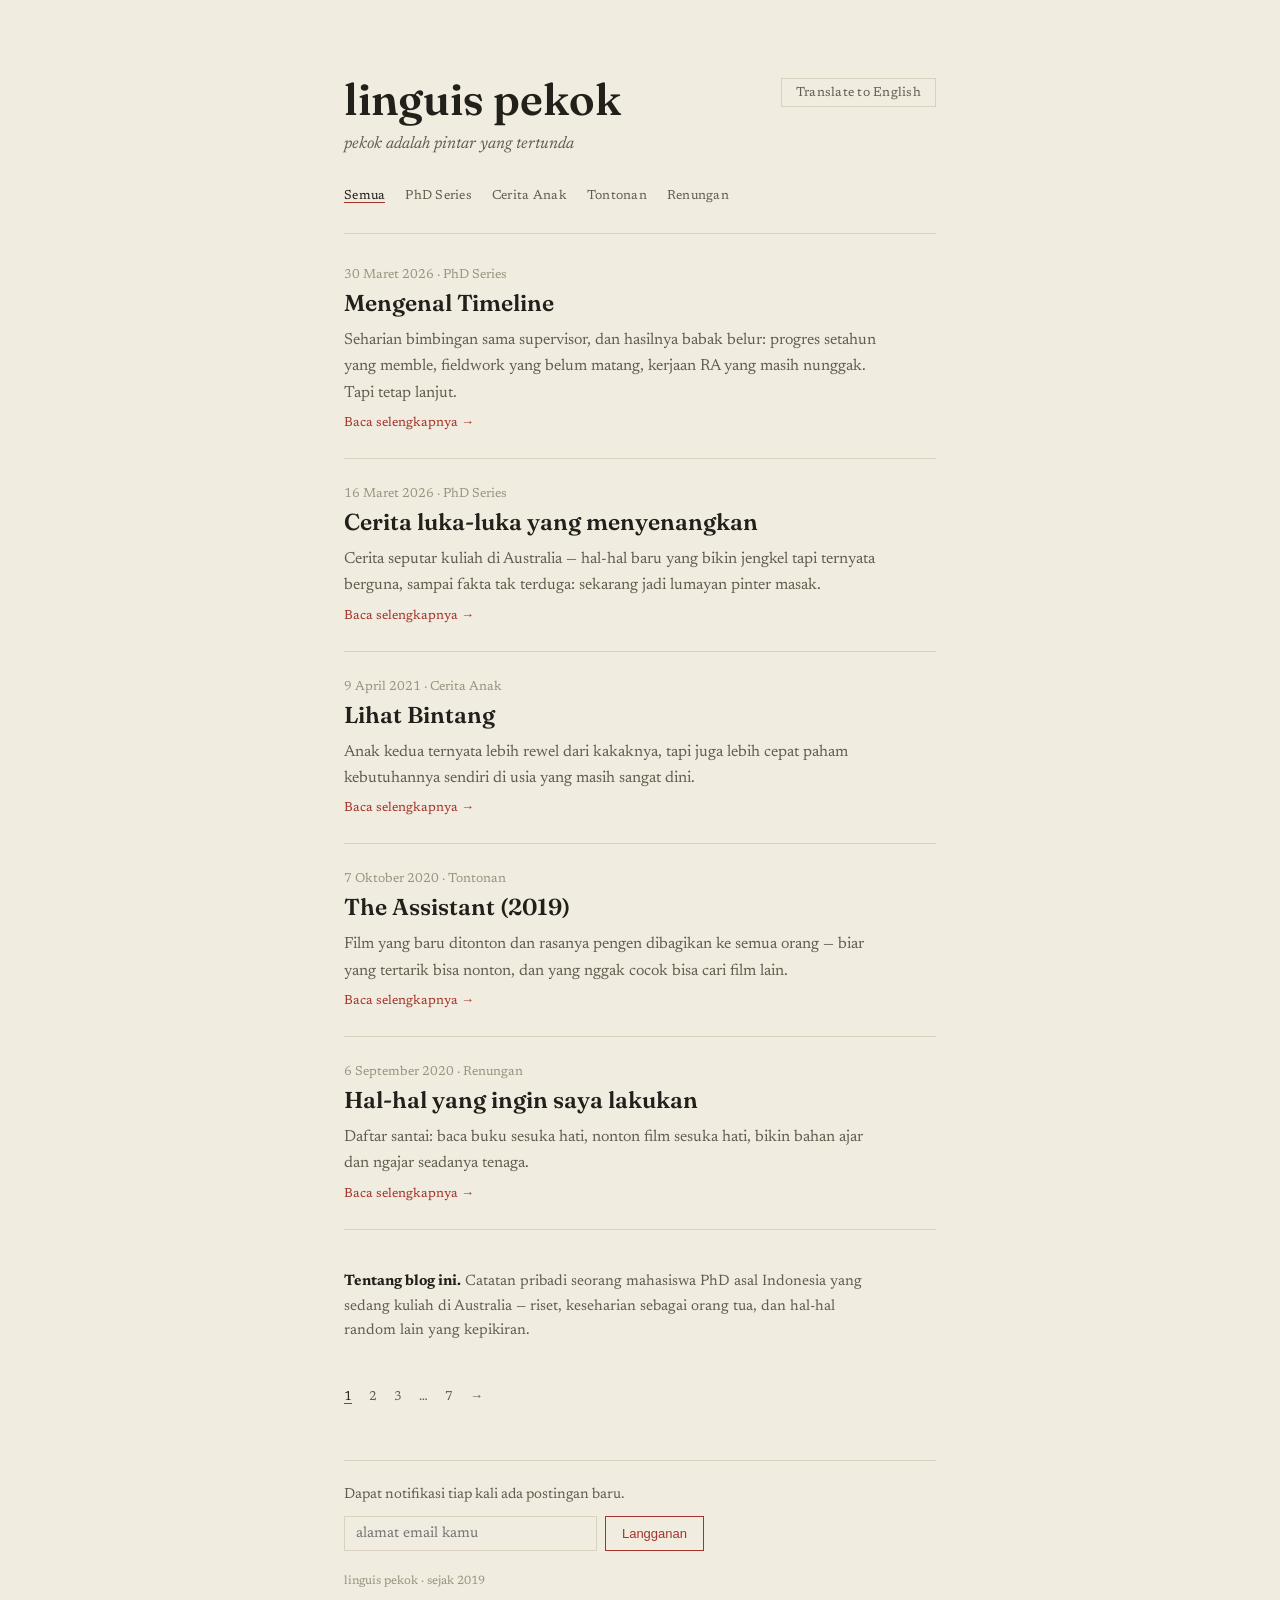
==== index.html @ 87631564 "Rename index_1.html to index.html" ====
<!DOCTYPE html>
<html lang="id">
<head>
<meta charset="UTF-8">
<meta name="viewport" content="width=device-width, initial-scale=1.0">
<title>linguis pekok — pekok adalah pintar yang tertunda</title>
<link rel="icon" type="image/svg+xml" href="data:image/svg+xml,%3Csvg xmlns='http://www.w3.org/2000/svg' viewBox='0 0 64 64'%3E%3Crect width='64' height='64' fill='%23F1ECE0'/%3E%3Ctext x='32' y='42' font-family='Georgia, serif' font-size='34' font-weight='600' text-anchor='middle' fill='%2322201B'%3Elp%3C/text%3E%3Cpath d='M14 49 Q32 58 50 49' stroke='%23A4342A' stroke-width='3' fill='none' stroke-linecap='round'/%3E%3C/svg%3E">
<link rel="preconnect" href="https://fonts.googleapis.com">
<link rel="preconnect" href="https://fonts.gstatic.com" crossorigin>
<link href="https://fonts.googleapis.com/css2?family=Fraunces:ital,wght@0,500;0,600;1,500&family=Newsreader:ital,wght@0,400;0,500;1,400&display=swap" rel="stylesheet">
<link rel="stylesheet" href="style.css">
</head>
<body>
<div class="wrap">

  <header>
    <div>
      <h1 class="title">linguis pekok</h1>
      <p class="tagline" data-id="pekok adalah pintar yang tertunda" data-en="a fool is just genius, delayed">pekok adalah pintar yang tertunda</p>
    </div>
    <button id="lang-toggle" type="button" onclick="toggleLang()">EN ⇄ ID</button>
  </header>

  <nav>
    <a class="active" href="#" data-id="Semua" data-en="All">Semua</a>
    <a href="#" data-id="PhD Series" data-en="PhD Series">PhD Series</a>
    <a href="#" data-id="Cerita Anak" data-en="Parenting">Cerita Anak</a>
    <a href="#" data-id="Tontonan" data-en="Watching">Tontonan</a>
    <a href="#" data-id="Renungan" data-en="Reflections">Renungan</a>
  </nav>
  <hr>

  <div class="post">
    <span class="date" data-id="30 Maret 2026 · PhD Series" data-en="30 March 2026 · PhD Series">30 Maret 2026 · PhD Series</span>
    <h2 class="post-title"><a href="https://linguispekok.com/2026/03/30/phd-series-mengenal-timeline/" data-id="Mengenal Timeline" data-en="Getting to know the timeline">Mengenal Timeline</a></h2>
    <p class="excerpt" data-id="Seharian bimbingan sama supervisor, dan hasilnya babak belur: progres setahun yang memble, fieldwork yang belum matang, kerjaan RA yang masih nunggak. Tapi tetap lanjut." data-en="A full day of supervision meetings left me pretty beaten up: a weak year of progress, unready fieldwork, and unfinished RA work piling up. Still pushing on though.">Seharian bimbingan sama supervisor, dan hasilnya babak belur: progres setahun yang memble, fieldwork yang belum matang, kerjaan RA yang masih nunggak. Tapi tetap lanjut.</p>
    <a class="continue" href="https://linguispekok.com/2026/03/30/phd-series-mengenal-timeline/" data-id="Baca selengkapnya →" data-en="Read more →">Baca selengkapnya →</a>
  </div>

  <div class="post">
    <span class="date" data-id="16 Maret 2026 · PhD Series" data-en="16 March 2026 · PhD Series">16 Maret 2026 · PhD Series</span>
    <h2 class="post-title"><a href="https://linguispekok.com/2026/03/16/ph-d-series-cerita-luka-luka-yang-menyenangkan/" data-id="Cerita luka-luka yang menyenangkan" data-en="Stories of nice little wounds">Cerita luka-luka yang menyenangkan</a></h2>
    <p class="excerpt" data-id="Cerita seputar kuliah di Australia — hal-hal baru yang bikin jengkel tapi ternyata berguna, sampai fakta tak terduga: sekarang jadi lumayan pinter masak." data-en="Stories from studying in Australia — new things that were annoying at first but turned out useful, plus an unexpected upside: I've actually become a decent cook.">Cerita seputar kuliah di Australia — hal-hal baru yang bikin jengkel tapi ternyata berguna, sampai fakta tak terduga: sekarang jadi lumayan pinter masak.</p>
    <a class="continue" href="https://linguispekok.com/2026/03/16/ph-d-series-cerita-luka-luka-yang-menyenangkan/" data-id="Baca selengkapnya →" data-en="Read more →">Baca selengkapnya →</a>
  </div>

  <div class="post">
    <span class="date" data-id="9 April 2021 · Cerita Anak" data-en="9 April 2021 · Parenting">9 April 2021 · Cerita Anak</span>
    <h2 class="post-title"><a href="https://linguispekok.com/2021/04/09/lihat-bintang/" data-id="Lihat Bintang" data-en="Looking at the stars">Lihat Bintang</a></h2>
    <p class="excerpt" data-id="Anak kedua ternyata lebih rewel dari kakaknya, tapi juga lebih cepat paham kebutuhannya sendiri di usia yang masih sangat dini." data-en="My second child turned out fussier than the first, but also picked up on his own needs much earlier in life.">Anak kedua ternyata lebih rewel dari kakaknya, tapi juga lebih cepat paham kebutuhannya sendiri di usia yang masih sangat dini.</p>
    <a class="continue" href="https://linguispekok.com/2021/04/09/lihat-bintang/" data-id="Baca selengkapnya →" data-en="Read more →">Baca selengkapnya →</a>
  </div>

  <div class="post">
    <span class="date" data-id="7 Oktober 2020 · Tontonan" data-en="7 October 2020 · Watching">7 Oktober 2020 · Tontonan</span>
    <h2 class="post-title"><a href="https://linguispekok.com/2020/10/07/the-assistant-2019/" data-id="The Assistant (2019)" data-en="The Assistant (2019)">The Assistant (2019)</a></h2>
    <p class="excerpt" data-id="Film yang baru ditonton dan rasanya pengen dibagikan ke semua orang — biar yang tertarik bisa nonton, dan yang nggak cocok bisa cari film lain." data-en="A film I just watched and really wanted to share — so anyone interested can check it out, and anyone who won't like it can skip straight to something else.">Film yang baru ditonton dan rasanya pengen dibagikan ke semua orang — biar yang tertarik bisa nonton, dan yang nggak cocok bisa cari film lain.</p>
    <a class="continue" href="https://linguispekok.com/2020/10/07/the-assistant-2019/" data-id="Baca selengkapnya →" data-en="Read more →">Baca selengkapnya →</a>
  </div>

  <div class="post">
    <span class="date" data-id="6 September 2020 · Renungan" data-en="6 September 2020 · Reflections">6 September 2020 · Renungan</span>
    <h2 class="post-title"><a href="https://linguispekok.com/2020/09/06/hal2-yg-ingin-saya-lakukan/" data-id="Hal-hal yang ingin saya lakukan" data-en="Things I want to do">Hal-hal yang ingin saya lakukan</a></h2>
    <p class="excerpt" data-id="Daftar santai: baca buku sesuka hati, nonton film sesuka hati, bikin bahan ajar dan ngajar seadanya tenaga." data-en="A relaxed list: read whatever books I feel like, watch whatever films I feel like, prep teaching materials and teach with whatever energy I've got left.">Daftar santai: baca buku sesuka hati, nonton film sesuka hati, bikin bahan ajar dan ngajar seadanya tenaga.</p>
    <a class="continue" href="https://linguispekok.com/2020/09/06/hal2-yg-ingin-saya-lakukan/" data-id="Baca selengkapnya →" data-en="Read more →">Baca selengkapnya →</a>
  </div>

  <div class="about">
    <p><strong data-id="Tentang blog ini." data-en="About this blog.">Tentang blog ini.</strong> <span data-id="Catatan pribadi seorang mahasiswa PhD asal Indonesia yang sedang kuliah di Australia — riset, keseharian sebagai orang tua, dan hal-hal random lain yang kepikiran." data-en="Personal notes from an Indonesian PhD student studying in Australia — research life, day-to-day parenting, and whatever else comes to mind.">Catatan pribadi seorang mahasiswa PhD asal Indonesia yang sedang kuliah di Australia — riset, keseharian sebagai orang tua, dan hal-hal random lain yang kepikiran.</span></p>
  </div>

  <div class="pagination">
    <a class="current" href="#">1</a>
    <a href="#">2</a>
    <a href="#">3</a>
    <a href="#">…</a>
    <a href="#">7</a>
    <a href="#">→</a>
  </div>

  <footer>
    <p data-id="Dapat notifikasi tiap kali ada postingan baru." data-en="Get notified whenever there's a new post.">Dapat notifikasi tiap kali ada postingan baru.</p>
    <div class="subscribe-row">
      <input type="email" data-id-placeholder="alamat email kamu" data-en-placeholder="your email address" placeholder="alamat email kamu">
      <button type="button" data-id="Langganan" data-en="Subscribe">Langganan</button>
    </div>
    <p class="foot-note" data-id="linguis pekok · sejak 2019" data-en="linguis pekok · since 2019">linguis pekok · sejak 2019</p>
  </footer>

</div>

<script src="script.js"></script>

</body>
</html>
---- style.css ----
:root{
    --paper:#F1ECE0;
    --line:#DAD2BE;
    --ink:#22201B;
    --ink-soft:#635D4E;
    --ink-faint:#9A937E;
    --red:#A4342A;
  }
  *{box-sizing:border-box;}
  body{
    margin:0;
    background:var(--paper);
    color:var(--ink);
    font-family:'Newsreader', serif;
  }
  .wrap{max-width:640px;margin:0 auto;padding:0 24px 90px;}

  header{padding:72px 0 0; display:flex; justify-content:space-between; align-items:flex-start; gap:16px; flex-wrap:wrap;}
  h1.title{
    font-family:'Fraunces', serif;
    font-weight:600;
    font-size:44px;
    margin:0 0 10px;
  }
  .tagline{
    font-style:italic;
    font-size:17px;
    color:var(--ink-soft);
    margin:0;
  }

  #lang-toggle{
    font-family:'Newsreader', serif;
    font-size:13px;
    letter-spacing:.02em;
    color:var(--ink-soft);
    background:transparent;
    border:1px solid var(--line);
    padding:7px 14px;
    cursor:pointer;
    margin-top:6px;
  }
  #lang-toggle:hover{border-color:var(--red); color:var(--red);}

  nav{margin:36px 0 30px; display:flex; gap:20px; flex-wrap:wrap;}
  nav a{
    font-size:13px;
    letter-spacing:.02em;
    color:var(--ink-soft);
    text-decoration:none;
  }
  nav a.active{color:var(--ink); border-bottom:1px solid var(--red);}

  hr{border:none; border-top:1px solid var(--line); margin:0 0 6px;}

  .post{padding:28px 0; border-bottom:1px solid var(--line);}
  .post:last-of-type{border-bottom:none;}
  .date{
    font-size:13px;
    color:var(--ink-faint);
    display:block;
    margin-bottom:8px;
  }
  h2.post-title{
    font-family:'Fraunces', serif;
    font-weight:600;
    font-size:23px;
    line-height:1.3;
    margin:0 0 8px;
  }
  h2.post-title a{color:var(--ink); text-decoration:none;}
  h2.post-title a:hover{color:var(--red);}
  .excerpt{
    font-size:16px;
    line-height:1.65;
    color:var(--ink-soft);
    max-width:540px;
    margin:0 0 8px;
  }
  .continue{
    font-size:13px;
    color:var(--red);
    text-decoration:none;
  }
  .continue:hover{text-decoration:underline;}

  .about{margin:40px 0 44px;}
  .about p{
    font-size:15px;
    line-height:1.65;
    color:var(--ink-soft);
    margin:0;
    max-width:540px;
  }
  .about strong{color:var(--ink);}

  .pagination{
    font-size:13px;
    color:var(--ink-faint);
    margin-top:18px;
  }
  .pagination a{color:var(--ink-soft); text-decoration:none; margin-right:14px;}
  .pagination a.current{color:var(--ink); border-bottom:1px solid var(--red);}

  footer{margin-top:56px; border-top:1px solid var(--line); padding-top:26px;}
  footer p{font-size:14.5px; color:var(--ink-soft); margin:0 0 14px; max-width:420px;}
  .subscribe-row{display:flex; gap:8px; max-width:360px;}
  .subscribe-row input{
    flex:1;
    font-family:'Newsreader', serif;
    font-size:15px;
    padding:9px 11px;
    border:1px solid var(--line);
    background:transparent;
    color:var(--ink);
  }
  .subscribe-row button{
    font-size:13px;
    padding:0 16px;
    background:transparent;
    color:var(--red);
    border:1px solid var(--red);
    cursor:pointer;
  }
  .foot-note{font-size:12px; color:var(--ink-faint); margin-top:24px;}
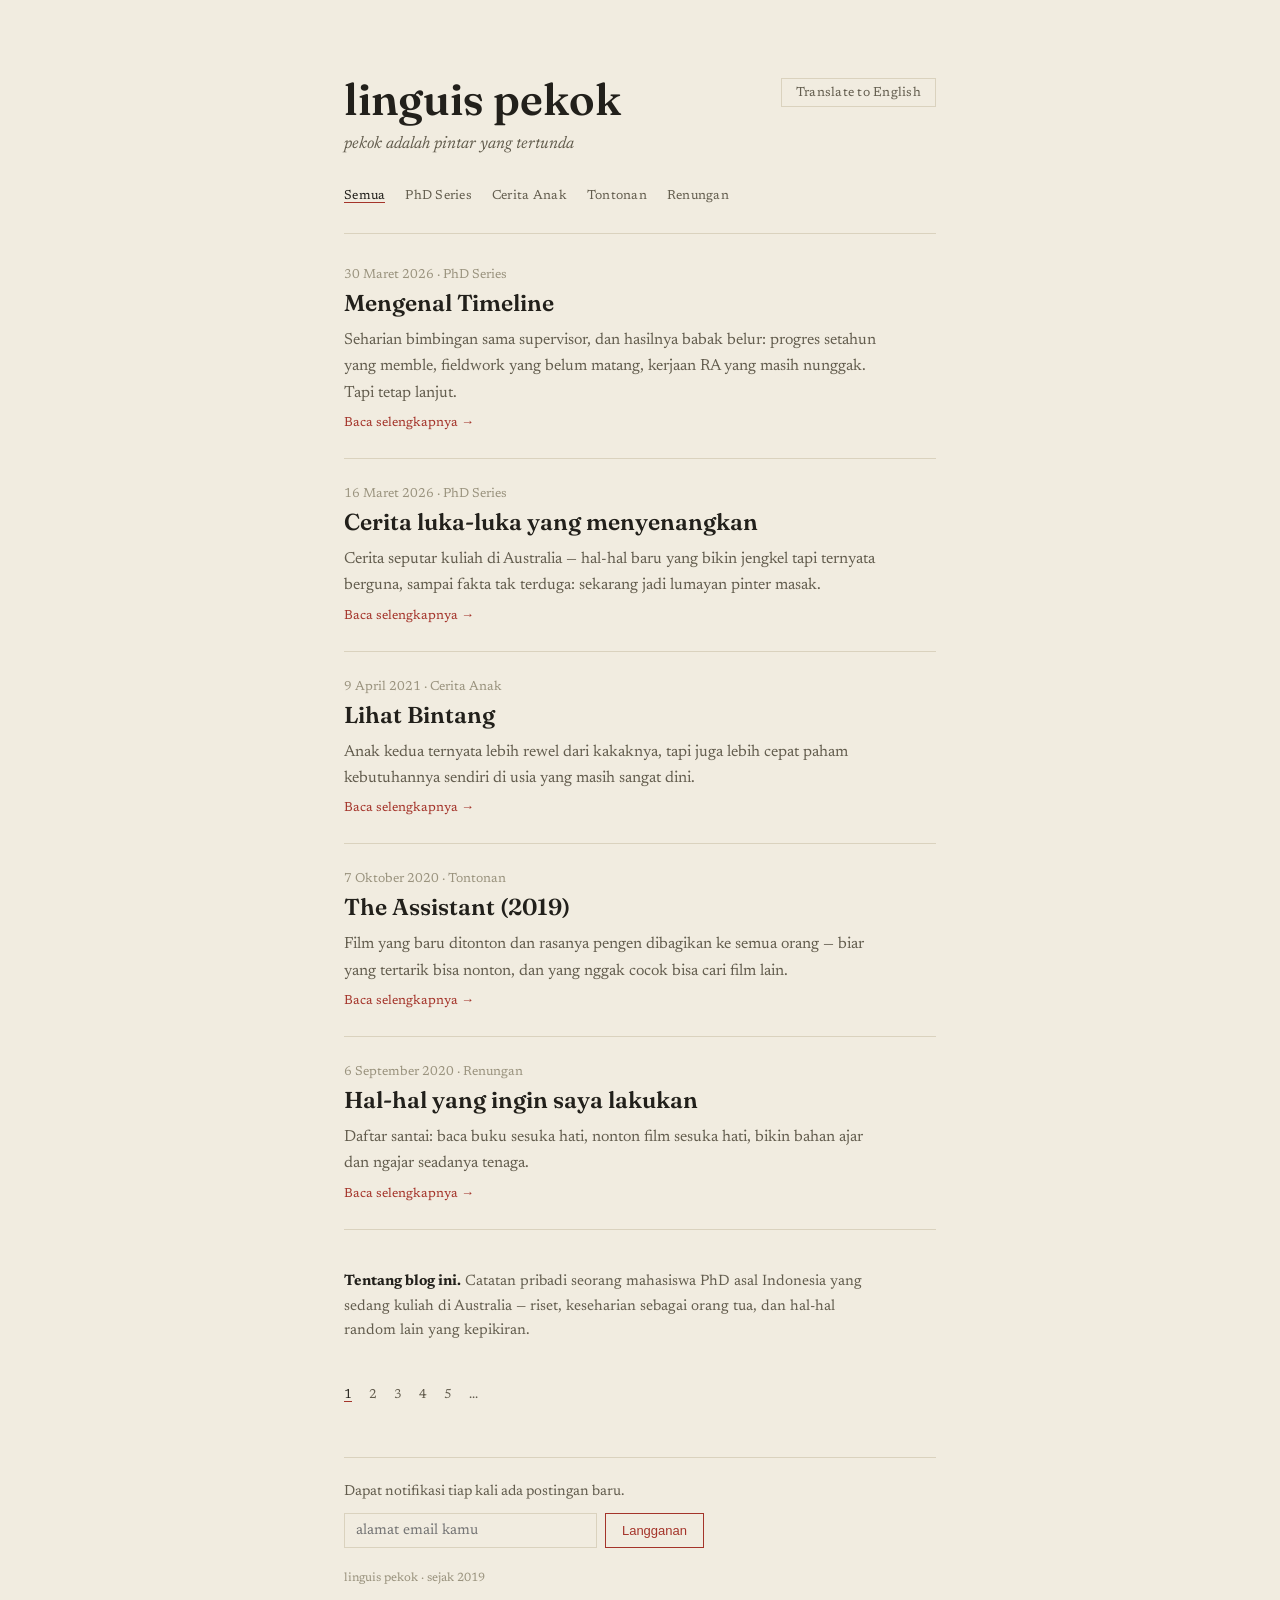
==== commit 022b7fbc: "Update index.html" ====
--- a/index.html
+++ b/index.html
@@ -23,8 +23,8 @@
 
   <nav>
     <a class="active" href="#" data-id="Semua" data-en="All">Semua</a>
-    <a href="#" data-id="PhD Series" data-en="PhD Series">PhD Series</a>
-    <a href="#" data-id="Cerita Anak" data-en="Parenting">Cerita Anak</a>
+    <a href="https://devplayfull.github.io/linguis-pekok/pg_phd/" data-id="PhD Series" data-en="PhD Series">PhD Series</a>
+    <a href="https://devplayfull.github.io/linguis-pekok/pg_Parenting/" data-id="Cerita Anak" data-en="Parenting">Cerita Anak</a>
     <a href="#" data-id="Tontonan" data-en="Watching">Tontonan</a>
     <a href="#" data-id="Renungan" data-en="Reflections">Renungan</a>
   </nav>
@@ -34,14 +34,14 @@
     <span class="date" data-id="30 Maret 2026 · PhD Series" data-en="30 March 2026 · PhD Series">30 Maret 2026 · PhD Series</span>
     <h2 class="post-title"><a href="https://linguispekok.com/2026/03/30/phd-series-mengenal-timeline/" data-id="Mengenal Timeline" data-en="Getting to know the timeline">Mengenal Timeline</a></h2>
     <p class="excerpt" data-id="Seharian bimbingan sama supervisor, dan hasilnya babak belur: progres setahun yang memble, fieldwork yang belum matang, kerjaan RA yang masih nunggak. Tapi tetap lanjut." data-en="A full day of supervision meetings left me pretty beaten up: a weak year of progress, unready fieldwork, and unfinished RA work piling up. Still pushing on though.">Seharian bimbingan sama supervisor, dan hasilnya babak belur: progres setahun yang memble, fieldwork yang belum matang, kerjaan RA yang masih nunggak. Tapi tetap lanjut.</p>
-    <a class="continue" href="https://linguispekok.com/2026/03/30/phd-series-mengenal-timeline/" data-id="Baca selengkapnya →" data-en="Read more →">Baca selengkapnya →</a>
+    <a class="continue" href="https://devplayfull.github.io/linguis-pekok/30_March_2026/" data-id="Baca selengkapnya →" data-en="Read more →">Baca selengkapnya →</a>
   </div>
 
   <div class="post">
     <span class="date" data-id="16 Maret 2026 · PhD Series" data-en="16 March 2026 · PhD Series">16 Maret 2026 · PhD Series</span>
     <h2 class="post-title"><a href="https://linguispekok.com/2026/03/16/ph-d-series-cerita-luka-luka-yang-menyenangkan/" data-id="Cerita luka-luka yang menyenangkan" data-en="Stories of nice little wounds">Cerita luka-luka yang menyenangkan</a></h2>
     <p class="excerpt" data-id="Cerita seputar kuliah di Australia — hal-hal baru yang bikin jengkel tapi ternyata berguna, sampai fakta tak terduga: sekarang jadi lumayan pinter masak." data-en="Stories from studying in Australia — new things that were annoying at first but turned out useful, plus an unexpected upside: I've actually become a decent cook.">Cerita seputar kuliah di Australia — hal-hal baru yang bikin jengkel tapi ternyata berguna, sampai fakta tak terduga: sekarang jadi lumayan pinter masak.</p>
-    <a class="continue" href="https://linguispekok.com/2026/03/16/ph-d-series-cerita-luka-luka-yang-menyenangkan/" data-id="Baca selengkapnya →" data-en="Read more →">Baca selengkapnya →</a>
+    <a class="continue" href="https://devplayfull.github.io/linguis-pekok/16_March_2026/" data-id="Baca selengkapnya →" data-en="Read more →">Baca selengkapnya →</a>
   </div>
 
   <div class="post">
@@ -70,12 +70,12 @@
   </div>
 
   <div class="pagination">
-    <a class="current" href="#">1</a>
-    <a href="#">2</a>
-    <a href="#">3</a>
-    <a href="#">…</a>
-    <a href="#">7</a>
-    <a href="#">→</a>
+    <a class="current" href="https://devplayfull.github.io/linguis-pekok/">1</a>
+    <a href="https://devplayfull.github.io/linguis-pekok/pg_cs/">2</a>
+    <a href="https://devplayfull.github.io/linguis-pekok/pg_cs/">3</a>
+    <a href="https://devplayfull.github.io/linguis-pekok/pg_cs/">4</a>
+    <a href="https://devplayfull.github.io/linguis-pekok/pg_cs/">5</a>
+    <a href="https://devplayfull.github.io/linguis-pekok/pg_cs/">...</a>
   </div>
 
   <footer>
